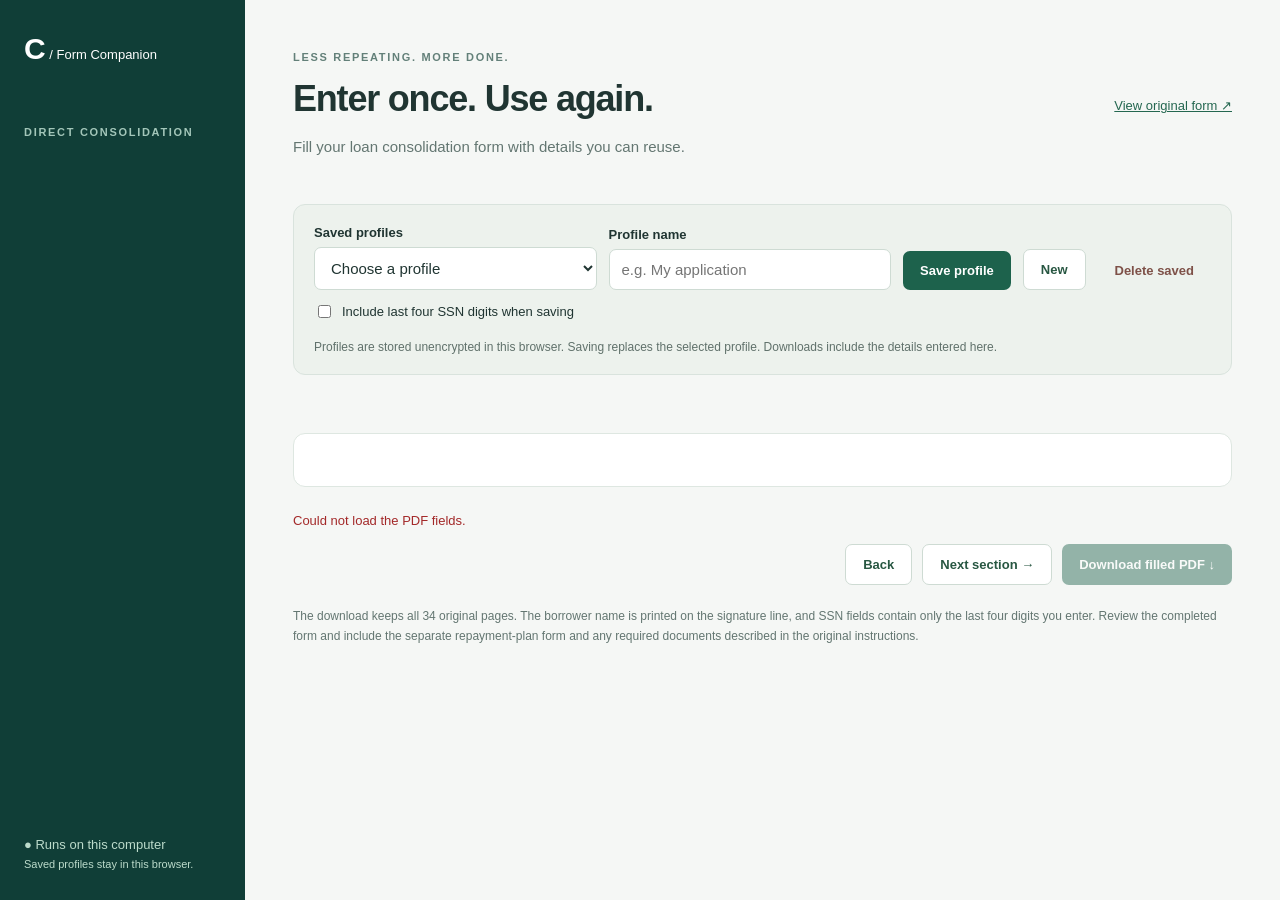
==== index.html @ 46a21bf9 "adding the app" ====
<!doctype html>
<html lang="en"><head><meta charset="utf-8"><meta name="viewport" content="width=device-width, initial-scale=1"><title>Consolidation · Form Companion</title><link rel="stylesheet" href="/style.css"></head>
<body><aside><div class="brand">C<span> / Form Companion</span></div><p class="eyebrow">DIRECT CONSOLIDATION</p><nav id="nav"></nav><div class="local">● Runs on this computer<br><small>Saved profiles stay in this browser.</small></div></aside>
<main><header><div><p class="eyebrow">LESS REPEATING. MORE DONE.</p><h1>Enter once. Use again.</h1><p>Fill your loan consolidation form with details you can reuse.</p></div><a href="/original.pdf" target="_blank" rel="noopener">View original form ↗</a></header>
<section class="profile"><div><label for="profiles">Saved profiles</label><select id="profiles"><option value="">Choose a profile</option></select></div><div><label for="profileName">Profile name</label><input id="profileName" placeholder="e.g. My application"></div><button id="save">Save profile</button><button id="new" class="secondary">New</button><button id="delete" class="quiet">Delete saved</button><label class="check"><input type="checkbox" id="saveSSN"> Include last four SSN digits when saving</label><small>Profiles are stored unencrypted in this browser. Saving replaces the selected profile. Downloads include the details entered here.</small></section>
<div class="section-heading"><div><p class="eyebrow" id="step"></p><h2 id="title"></h2><p id="description"></p></div><span id="progress"></span></div><form id="form" autocomplete="off"></form>
<footer><p id="status" role="status" aria-live="polite">Ready when you are. Save a profile to reuse your details next time.</p><div><button id="back" class="secondary">Back</button><button id="next" class="secondary">Next section →</button><button id="download">Download filled PDF ↓</button></div></footer><p class="note">The download keeps all 34 original pages. The borrower name is printed on the signature line, and SSN fields contain only the last four digits you enter. Review the completed form and include the separate repayment-plan form and any required documents described in the original instructions.</p></main><script src="/app.js"></script></body></html>
---- style.css ----
:root{font-family:Segoe UI,Arial,sans-serif;color:#203532;background:#f5f7f5;font-size:15px}*{box-sizing:border-box}body{margin:0}aside{position:fixed;inset:0 auto 0 0;width:245px;background:#103e37;color:#fff;padding:32px 24px}.brand{font-size:30px;font-weight:700;margin-bottom:58px}.brand span{font-size:13px;font-weight:400}.eyebrow{font-size:11px;letter-spacing:1.7px;font-weight:700;color:#638079}aside .eyebrow{color:#a3c6b9}nav button{display:block;text-align:left;width:100%;margin:7px 0;background:transparent;color:#cfddd8;font-weight:400}nav button.active{background:#2c584e;color:white}.local{position:absolute;bottom:30px;font-size:13px;color:#bcdbcb}.local small{display:block;margin-top:6px;font-size:11px}main{margin-left:245px;max-width:1400px;padding:38px 48px}header{display:flex;justify-content:space-between;align-items:center;gap:20px;margin-bottom:30px}h1{font-size:36px;letter-spacing:-1.2px;margin:8px 0}h2{font-size:25px;margin:8px 0}p{line-height:1.6;color:#637671}a{color:#246750;font-size:13px;white-space:nowrap}.profile{display:flex;gap:12px;align-items:end;flex-wrap:wrap;border:1px solid #d9e3dd;background:#edf2ed;border-radius:12px;padding:20px}.profile>div{flex:1;min-width:170px}.profile small{width:100%;color:#60716b;font-size:12px}.check{display:flex;align-items:center;gap:8px;width:100%;font-weight:400}.check input{width:auto}label{display:block;font-size:13px;font-weight:600;margin-bottom:7px}input,select,textarea{width:100%;font:inherit;padding:11px 12px;border:1px solid #cedbd3;border-radius:7px;color:#203532;background:white}input:focus,select:focus,textarea:focus{outline:2px solid #65a58c;outline-offset:1px}textarea{resize:vertical;min-height:86px}button{cursor:pointer;border:0;border-radius:7px;padding:12px 17px;font:600 13px Segoe UI,Arial;background:#1d624c;color:#fff}button:disabled{opacity:.45;cursor:default}.secondary{background:white;color:#285742;border:1px solid #cedbd3}.quiet{background:transparent;color:#7e5148}.section-heading{display:flex;align-items:center;justify-content:space-between;margin:32px 0 18px}.section-heading p{margin:6px 0}#progress{font-size:12px;color:#607970}form{background:#fff;padding:26px;border:1px solid #dee7e1;border-radius:12px;display:grid;grid-template-columns:1fr 1fr;gap:22px}.wide{grid-column:1/-1}.row-heading{grid-column:1/-1;margin:8px 0 0;padding-top:16px;border-top:1px solid #e1e8e3}footer{margin-top:24px}footer>div{display:flex;justify-content:flex-end;gap:10px}#status{font-size:13px}.note{font-size:12px;margin-top:22px}.error{color:#a32929!important}@media(max-width:950px){aside{position:static;width:auto;padding:18px}.brand{margin:0}aside .eyebrow,.local{display:none}nav{display:flex;flex-wrap:wrap}nav button{width:auto;margin:2px}main{margin:0;padding:24px}header{align-items:start}h1{font-size:29px}}@media(max-width:600px){form{grid-template-columns:1fr;padding:18px}header{display:block}footer>div{flex-wrap:wrap}.section-heading{display:block}}
input[readonly]{background:#edf2ed;color:#60716b}
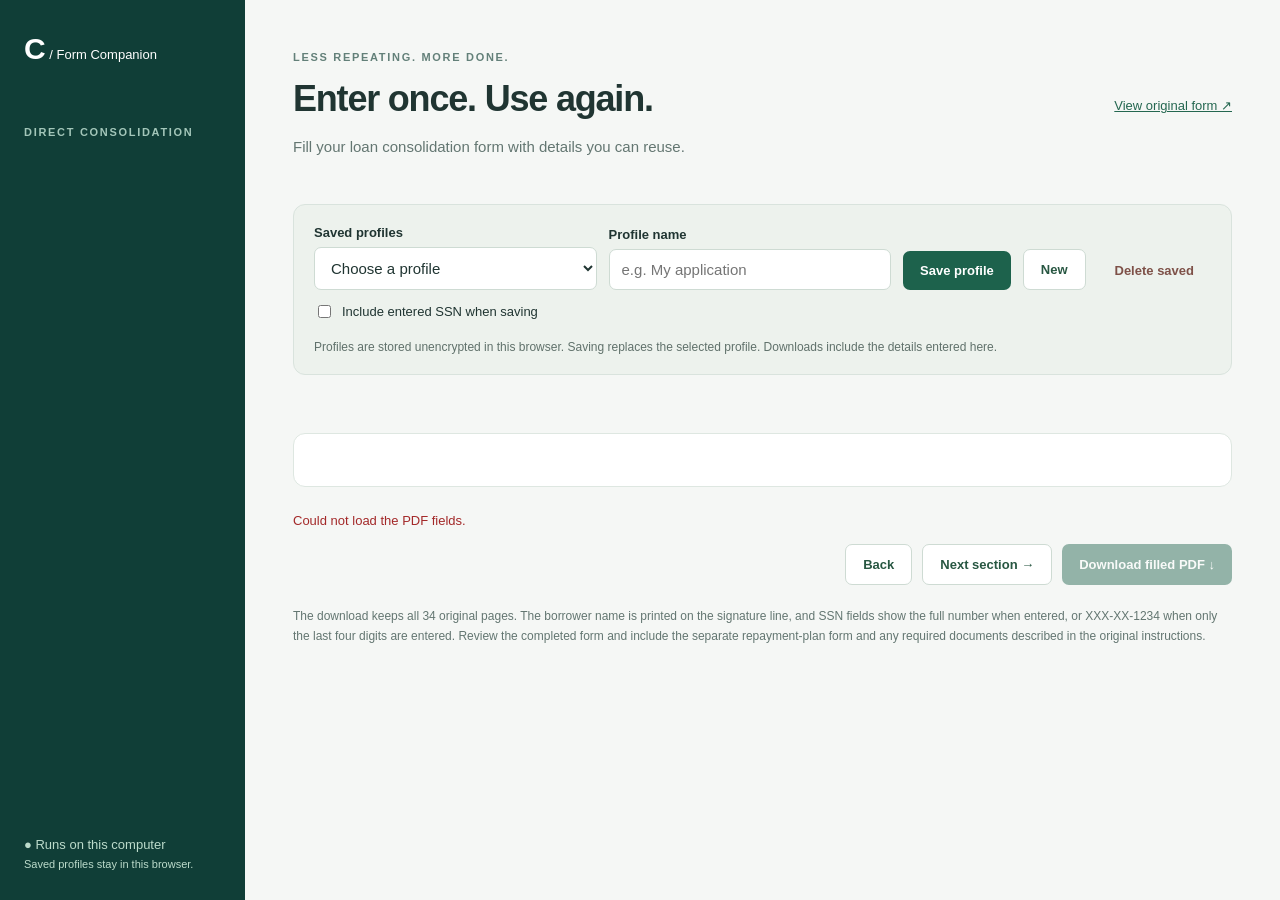
==== commit baadfc2a: "updating the application" ====
--- a/index.html
+++ b/index.html
@@ -2,6 +2,6 @@
 <html lang="en"><head><meta charset="utf-8"><meta name="viewport" content="width=device-width, initial-scale=1"><title>Consolidation · Form Companion</title><link rel="stylesheet" href="/style.css"></head>
 <body><aside><div class="brand">C<span> / Form Companion</span></div><p class="eyebrow">DIRECT CONSOLIDATION</p><nav id="nav"></nav><div class="local">● Runs on this computer<br><small>Saved profiles stay in this browser.</small></div></aside>
 <main><header><div><p class="eyebrow">LESS REPEATING. MORE DONE.</p><h1>Enter once. Use again.</h1><p>Fill your loan consolidation form with details you can reuse.</p></div><a href="/original.pdf" target="_blank" rel="noopener">View original form ↗</a></header>
-<section class="profile"><div><label for="profiles">Saved profiles</label><select id="profiles"><option value="">Choose a profile</option></select></div><div><label for="profileName">Profile name</label><input id="profileName" placeholder="e.g. My application"></div><button id="save">Save profile</button><button id="new" class="secondary">New</button><button id="delete" class="quiet">Delete saved</button><label class="check"><input type="checkbox" id="saveSSN"> Include last four SSN digits when saving</label><small>Profiles are stored unencrypted in this browser. Saving replaces the selected profile. Downloads include the details entered here.</small></section>
+<section class="profile"><div><label for="profiles">Saved profiles</label><select id="profiles"><option value="">Choose a profile</option></select></div><div><label for="profileName">Profile name</label><input id="profileName" placeholder="e.g. My application"></div><button id="save">Save profile</button><button id="new" class="secondary">New</button><button id="delete" class="quiet">Delete saved</button><label class="check"><input type="checkbox" id="saveSSN"> Include entered SSN when saving</label><small>Profiles are stored unencrypted in this browser. Saving replaces the selected profile. Downloads include the details entered here.</small></section>
 <div class="section-heading"><div><p class="eyebrow" id="step"></p><h2 id="title"></h2><p id="description"></p></div><span id="progress"></span></div><form id="form" autocomplete="off"></form>
-<footer><p id="status" role="status" aria-live="polite">Ready when you are. Save a profile to reuse your details next time.</p><div><button id="back" class="secondary">Back</button><button id="next" class="secondary">Next section →</button><button id="download">Download filled PDF ↓</button></div></footer><p class="note">The download keeps all 34 original pages. The borrower name is printed on the signature line, and SSN fields contain only the last four digits you enter. Review the completed form and include the separate repayment-plan form and any required documents described in the original instructions.</p></main><script src="/app.js"></script></body></html>
+<footer><p id="status" role="status" aria-live="polite">Ready when you are. Save a profile to reuse your details next time.</p><div><button id="back" class="secondary">Back</button><button id="next" class="secondary">Next section →</button><button id="download">Download filled PDF ↓</button></div></footer><p class="note">The download keeps all 34 original pages. The borrower name is printed on the signature line, and SSN fields show the full number when entered, or XXX-XX-1234 when only the last four digits are entered. Review the completed form and include the separate repayment-plan form and any required documents described in the original instructions.</p></main><script src="/app.js"></script></body></html>
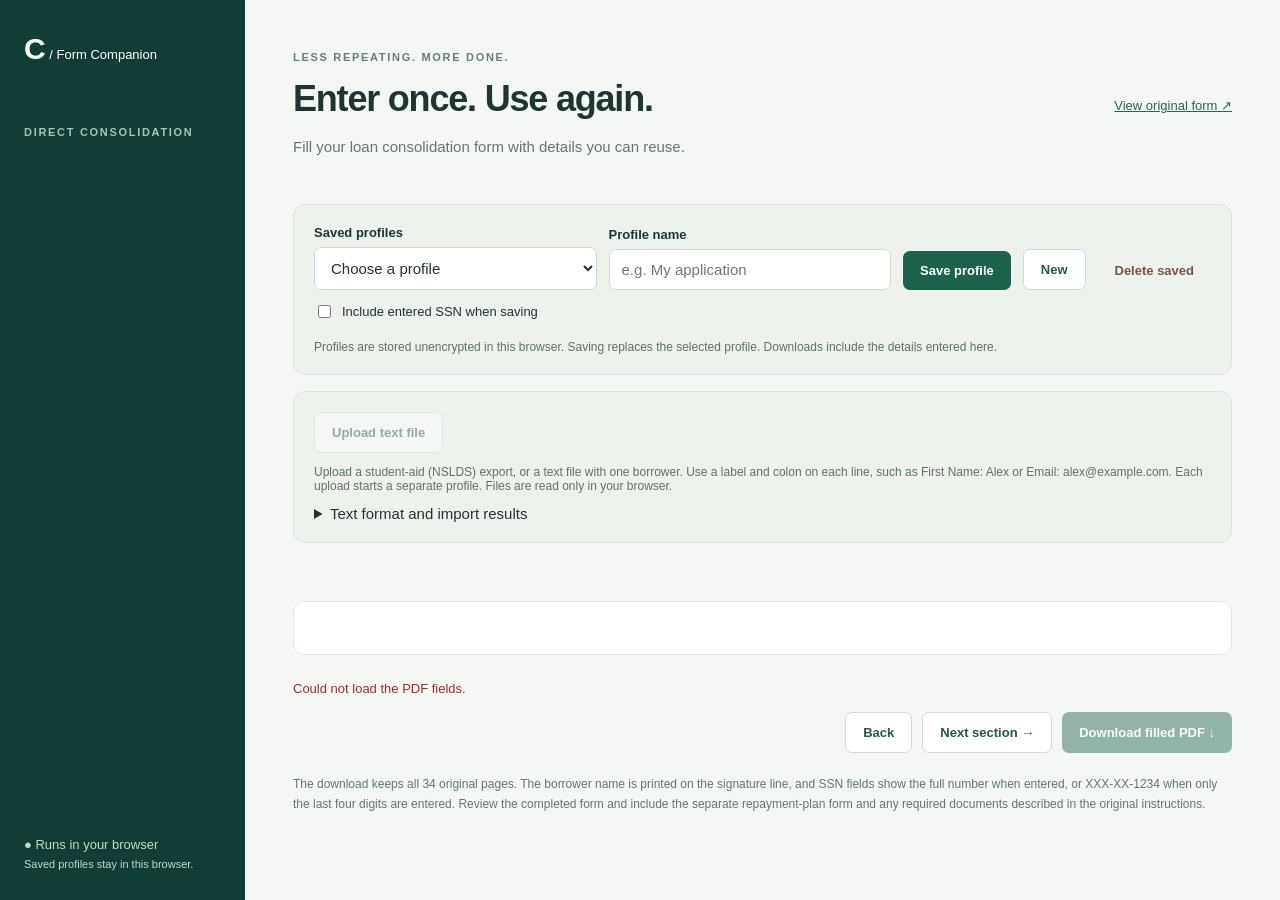
==== commit cc28bcfd: "upload funtionality" ====
--- a/index.html
+++ b/index.html
@@ -1,7 +1,12 @@
 <!doctype html>
-<html lang="en"><head><meta charset="utf-8"><meta name="viewport" content="width=device-width, initial-scale=1"><title>Consolidation · Form Companion</title><link rel="stylesheet" href="/style.css"></head>
-<body><aside><div class="brand">C<span> / Form Companion</span></div><p class="eyebrow">DIRECT CONSOLIDATION</p><nav id="nav"></nav><div class="local">● Runs on this computer<br><small>Saved profiles stay in this browser.</small></div></aside>
-<main><header><div><p class="eyebrow">LESS REPEATING. MORE DONE.</p><h1>Enter once. Use again.</h1><p>Fill your loan consolidation form with details you can reuse.</p></div><a href="/original.pdf" target="_blank" rel="noopener">View original form ↗</a></header>
+<html lang="en"><head><meta charset="utf-8"><meta name="viewport" content="width=device-width, initial-scale=1"><title>Consolidation · Form Companion</title><link rel="stylesheet" href="./style.css"></head>
+<body><aside><div class="brand">C<span> / Form Companion</span></div><p class="eyebrow">DIRECT CONSOLIDATION</p><nav id="nav"></nav><div class="local">● Runs in your browser<br><small>Saved profiles stay in this browser.</small></div></aside>
+<main><header><div><p class="eyebrow">LESS REPEATING. MORE DONE.</p><h1>Enter once. Use again.</h1><p>Fill your loan consolidation form with details you can reuse.</p></div><a href="./Consolidation-en-us.pdf" target="_blank" rel="noopener">View original form ↗</a></header>
 <section class="profile"><div><label for="profiles">Saved profiles</label><select id="profiles"><option value="">Choose a profile</option></select></div><div><label for="profileName">Profile name</label><input id="profileName" placeholder="e.g. My application"></div><button id="save">Save profile</button><button id="new" class="secondary">New</button><button id="delete" class="quiet">Delete saved</button><label class="check"><input type="checkbox" id="saveSSN"> Include entered SSN when saving</label><small>Profiles are stored unencrypted in this browser. Saving replaces the selected profile. Downloads include the details entered here.</small></section>
+<section class="profile" aria-label="Import borrower details" style="margin-top:16px">
+<button id="uploadText" class="secondary" disabled>Upload text file</button><input id="textFile" type="file" accept=".txt,text/plain" hidden>
+<small>Upload a student-aid (NSLDS) export, or a text file with one borrower. Use a label and colon on each line, such as First Name: Alex or Email: alex@example.com. Each upload starts a separate profile. Files are read only in your browser.</small>
+<details><summary>Text format and import results</summary><p>Use the form field names. Common labels such as DOB, Phone, and Email also work. For references use Reference 1 First Name, Reference 2 City, etc. Review all imported details.</p><button id="textTemplate" class="secondary" disabled>Download text template</button><pre id="importReport" style="white-space:pre-wrap" aria-live="polite">No file imported yet.</pre><div id="importLoans"></div></details>
+</section>
 <div class="section-heading"><div><p class="eyebrow" id="step"></p><h2 id="title"></h2><p id="description"></p></div><span id="progress"></span></div><form id="form" autocomplete="off"></form>
-<footer><p id="status" role="status" aria-live="polite">Ready when you are. Save a profile to reuse your details next time.</p><div><button id="back" class="secondary">Back</button><button id="next" class="secondary">Next section →</button><button id="download">Download filled PDF ↓</button></div></footer><p class="note">The download keeps all 34 original pages. The borrower name is printed on the signature line, and SSN fields show the full number when entered, or XXX-XX-1234 when only the last four digits are entered. Review the completed form and include the separate repayment-plan form and any required documents described in the original instructions.</p></main><script src="/app.js"></script></body></html>
+<footer><p id="status" role="status" aria-live="polite">Ready when you are. Save a profile to reuse your details next time.</p><div><button id="back" class="secondary">Back</button><button id="next" class="secondary">Next section →</button><button id="download">Download filled PDF ↓</button></div></footer><p class="note">The download keeps all 34 original pages. The borrower name is printed on the signature line, and SSN fields show the full number when entered, or XXX-XX-1234 when only the last four digits are entered. Review the completed form and include the separate repayment-plan form and any required documents described in the original instructions.</p></main><script src="./vendor/pdf-lib.min.js"></script><script src="./pdf-browser.js"></script><script src="./text-import.js"></script><script src="./app.js"></script></body></html>
--- a/style.css
+++ b/style.css
@@ -1,2 +1,4 @@
 :root{font-family:Segoe UI,Arial,sans-serif;color:#203532;background:#f5f7f5;font-size:15px}*{box-sizing:border-box}body{margin:0}aside{position:fixed;inset:0 auto 0 0;width:245px;background:#103e37;color:#fff;padding:32px 24px}.brand{font-size:30px;font-weight:700;margin-bottom:58px}.brand span{font-size:13px;font-weight:400}.eyebrow{font-size:11px;letter-spacing:1.7px;font-weight:700;color:#638079}aside .eyebrow{color:#a3c6b9}nav button{display:block;text-align:left;width:100%;margin:7px 0;background:transparent;color:#cfddd8;font-weight:400}nav button.active{background:#2c584e;color:white}.local{position:absolute;bottom:30px;font-size:13px;color:#bcdbcb}.local small{display:block;margin-top:6px;font-size:11px}main{margin-left:245px;max-width:1400px;padding:38px 48px}header{display:flex;justify-content:space-between;align-items:center;gap:20px;margin-bottom:30px}h1{font-size:36px;letter-spacing:-1.2px;margin:8px 0}h2{font-size:25px;margin:8px 0}p{line-height:1.6;color:#637671}a{color:#246750;font-size:13px;white-space:nowrap}.profile{display:flex;gap:12px;align-items:end;flex-wrap:wrap;border:1px solid #d9e3dd;background:#edf2ed;border-radius:12px;padding:20px}.profile>div{flex:1;min-width:170px}.profile small{width:100%;color:#60716b;font-size:12px}.check{display:flex;align-items:center;gap:8px;width:100%;font-weight:400}.check input{width:auto}label{display:block;font-size:13px;font-weight:600;margin-bottom:7px}input,select,textarea{width:100%;font:inherit;padding:11px 12px;border:1px solid #cedbd3;border-radius:7px;color:#203532;background:white}input:focus,select:focus,textarea:focus{outline:2px solid #65a58c;outline-offset:1px}textarea{resize:vertical;min-height:86px}button{cursor:pointer;border:0;border-radius:7px;padding:12px 17px;font:600 13px Segoe UI,Arial;background:#1d624c;color:#fff}button:disabled{opacity:.45;cursor:default}.secondary{background:white;color:#285742;border:1px solid #cedbd3}.quiet{background:transparent;color:#7e5148}.section-heading{display:flex;align-items:center;justify-content:space-between;margin:32px 0 18px}.section-heading p{margin:6px 0}#progress{font-size:12px;color:#607970}form{background:#fff;padding:26px;border:1px solid #dee7e1;border-radius:12px;display:grid;grid-template-columns:1fr 1fr;gap:22px}.wide{grid-column:1/-1}.row-heading{grid-column:1/-1;margin:8px 0 0;padding-top:16px;border-top:1px solid #e1e8e3}footer{margin-top:24px}footer>div{display:flex;justify-content:flex-end;gap:10px}#status{font-size:13px}.note{font-size:12px;margin-top:22px}.error{color:#a32929!important}@media(max-width:950px){aside{position:static;width:auto;padding:18px}.brand{margin:0}aside .eyebrow,.local{display:none}nav{display:flex;flex-wrap:wrap}nav button{width:auto;margin:2px}main{margin:0;padding:24px}header{align-items:start}h1{font-size:29px}}@media(max-width:600px){form{grid-template-columns:1fr;padding:18px}header{display:block}footer>div{flex-wrap:wrap}.section-heading{display:block}}
 input[readonly]{background:#edf2ed;color:#60716b}
+
+.import-loan{border-top:1px solid #cedbd3;padding:12px 0}.import-loan button{margin:4px 8px 4px 0}
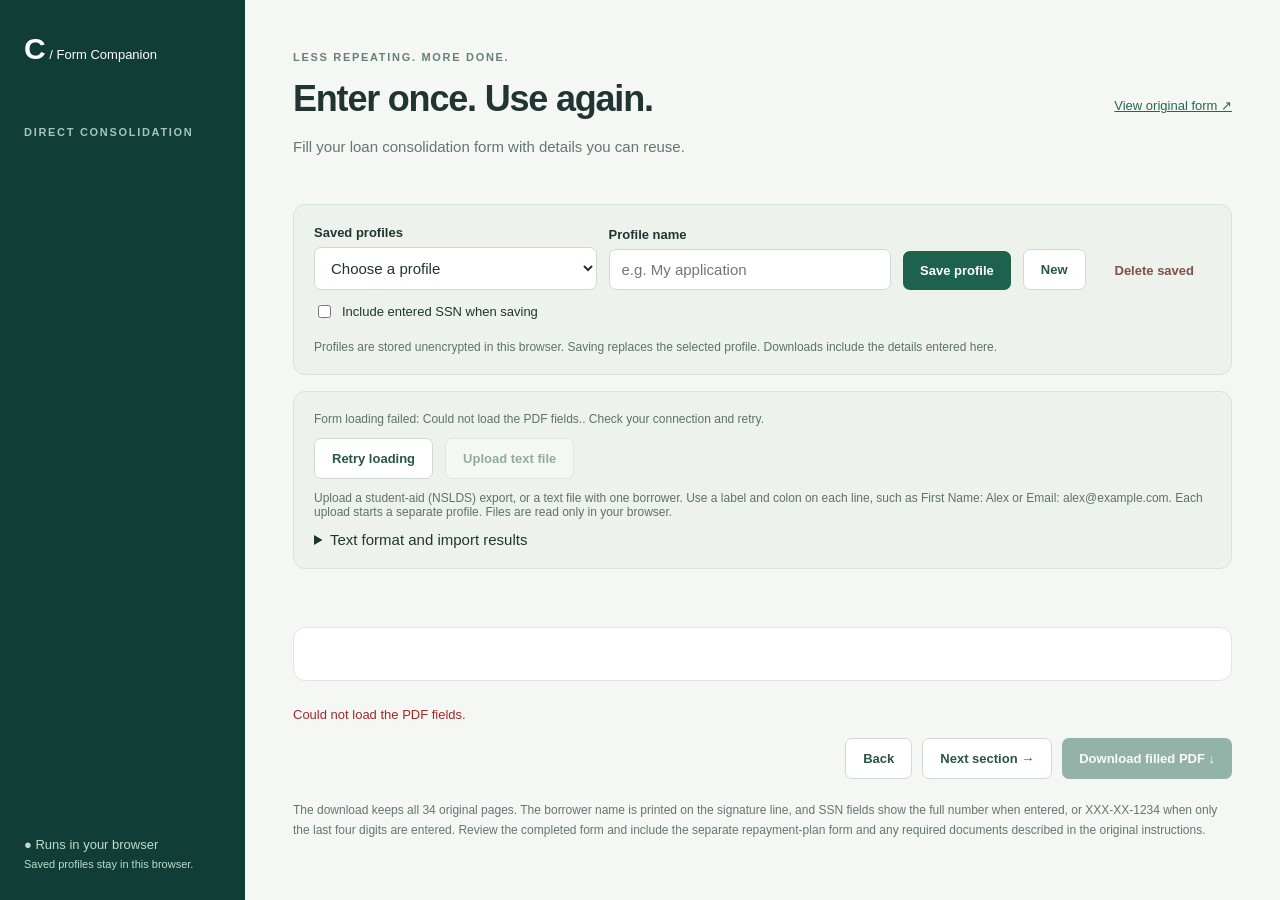
==== commit c5beea55: "Fix upload initialization feedback and stale asset caching" ====
--- a/index.html
+++ b/index.html
@@ -4,6 +4,7 @@
 <main><header><div><p class="eyebrow">LESS REPEATING. MORE DONE.</p><h1>Enter once. Use again.</h1><p>Fill your loan consolidation form with details you can reuse.</p></div><a href="./Consolidation-en-us.pdf" target="_blank" rel="noopener">View original form ↗</a></header>
 <section class="profile"><div><label for="profiles">Saved profiles</label><select id="profiles"><option value="">Choose a profile</option></select></div><div><label for="profileName">Profile name</label><input id="profileName" placeholder="e.g. My application"></div><button id="save">Save profile</button><button id="new" class="secondary">New</button><button id="delete" class="quiet">Delete saved</button><label class="check"><input type="checkbox" id="saveSSN"> Include entered SSN when saving</label><small>Profiles are stored unencrypted in this browser. Saving replaces the selected profile. Downloads include the details entered here.</small></section>
 <section class="profile" aria-label="Import borrower details" style="margin-top:16px">
+<small id="uploadState" role="status">Loading app? If this message remains, press Ctrl+F5 to reload.</small><button id="retryLoad" class="secondary" hidden>Retry loading</button>
 <button id="uploadText" class="secondary" disabled>Upload text file</button><input id="textFile" type="file" accept=".txt,text/plain" hidden>
 <small>Upload a student-aid (NSLDS) export, or a text file with one borrower. Use a label and colon on each line, such as First Name: Alex or Email: alex@example.com. Each upload starts a separate profile. Files are read only in your browser.</small>
 <details><summary>Text format and import results</summary><p>Use the form field names. Common labels such as DOB, Phone, and Email also work. For references use Reference 1 First Name, Reference 2 City, etc. Review all imported details.</p><button id="textTemplate" class="secondary" disabled>Download text template</button><pre id="importReport" style="white-space:pre-wrap" aria-live="polite">No file imported yet.</pre><div id="importLoans"></div></details>
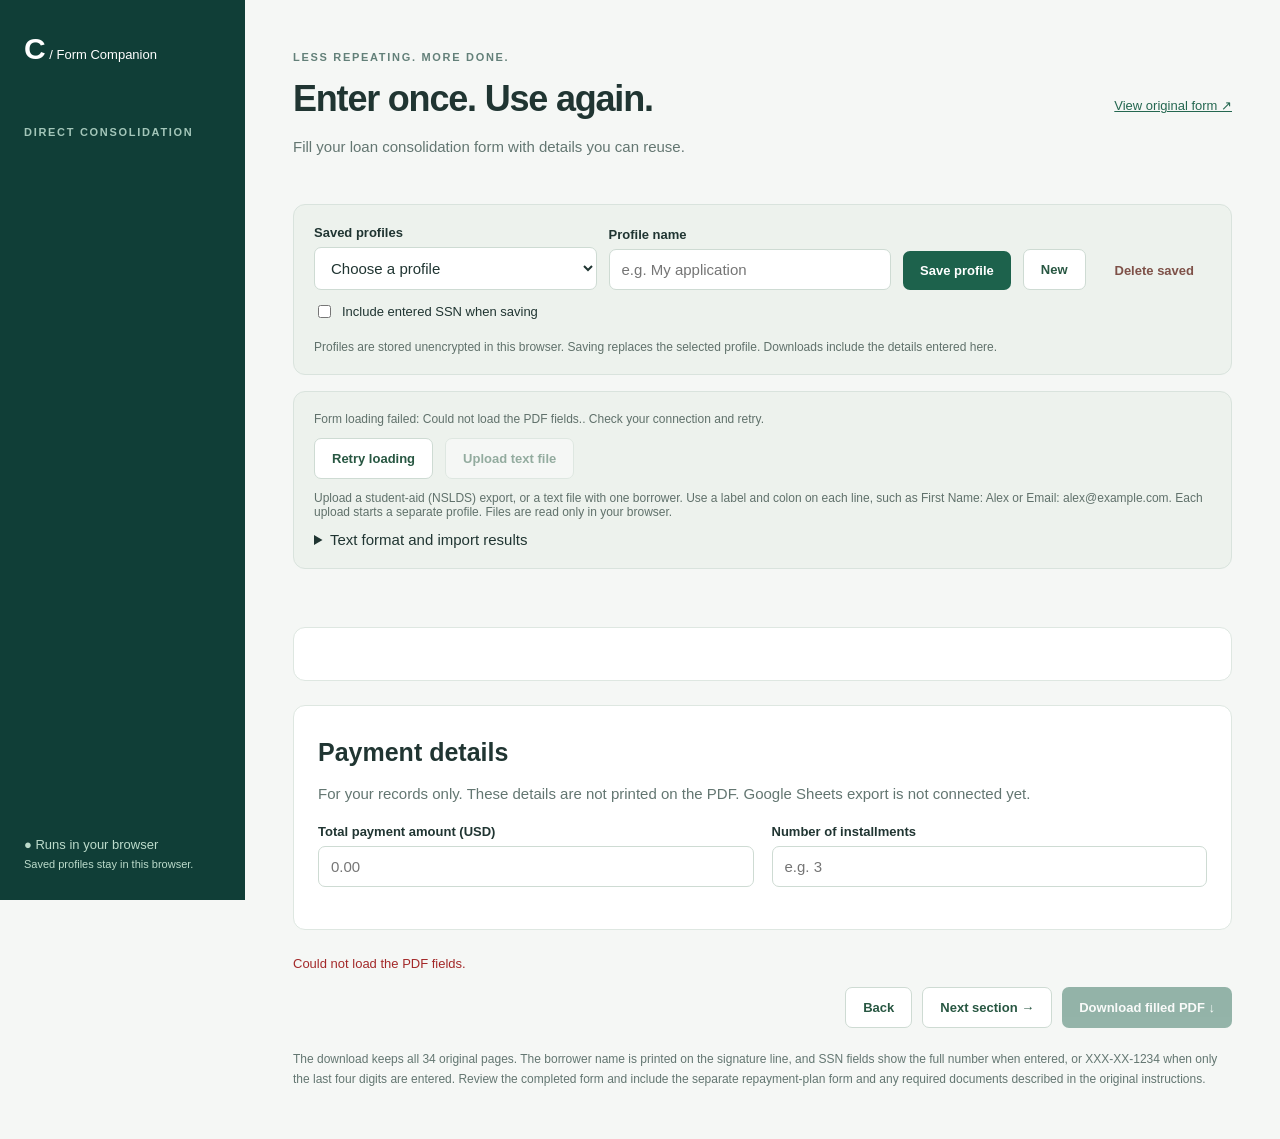
==== commit db4839b6: "upgradation and link to google sheets" ====
--- a/index.html
+++ b/index.html
@@ -10,4 +10,9 @@
 <details><summary>Text format and import results</summary><p>Use the form field names. Common labels such as DOB, Phone, and Email also work. For references use Reference 1 First Name, Reference 2 City, etc. Review all imported details.</p><button id="textTemplate" class="secondary" disabled>Download text template</button><pre id="importReport" style="white-space:pre-wrap" aria-live="polite">No file imported yet.</pre><div id="importLoans"></div></details>
 </section>
 <div class="section-heading"><div><p class="eyebrow" id="step"></p><h2 id="title"></h2><p id="description"></p></div><span id="progress"></span></div><form id="form" autocomplete="off"></form>
+<section class="payment-section" aria-labelledby="paymentTitle">
+<h2 id="paymentTitle">Payment details</h2><p>For your records only. These details are not printed on the PDF. Google Sheets export is not connected yet.</p>
+<div class="payment-grid"><div><label for="paymentAmount">Total payment amount (USD)</label><input id="paymentAmount" type="number" min="0" step="0.01" placeholder="0.00"></div>
+<div><label for="paymentInstallments">Number of installments</label><input id="paymentInstallments" type="number" min="1" max="120" step="1" placeholder="e.g. 3"></div></div>
+<div id="paymentDates" class="payment-grid"></div></section>
 <footer><p id="status" role="status" aria-live="polite">Ready when you are. Save a profile to reuse your details next time.</p><div><button id="back" class="secondary">Back</button><button id="next" class="secondary">Next section →</button><button id="download">Download filled PDF ↓</button></div></footer><p class="note">The download keeps all 34 original pages. The borrower name is printed on the signature line, and SSN fields show the full number when entered, or XXX-XX-1234 when only the last four digits are entered. Review the completed form and include the separate repayment-plan form and any required documents described in the original instructions.</p></main><script src="./vendor/pdf-lib.min.js"></script><script src="./pdf-browser.js"></script><script src="./text-import.js"></script><script src="./app.js"></script></body></html>
--- a/style.css
+++ b/style.css
@@ -2,3 +2,5 @@
 input[readonly]{background:#edf2ed;color:#60716b}
 
 .import-loan{border-top:1px solid #cedbd3;padding:12px 0}.import-loan button{margin:4px 8px 4px 0}
+
+.payment-section{margin-top:24px;padding:24px;background:white;border:1px solid #dee7e1;border-radius:12px}.payment-grid{display:grid;grid-template-columns:repeat(auto-fit,minmax(180px,1fr));gap:18px;margin-top:18px}
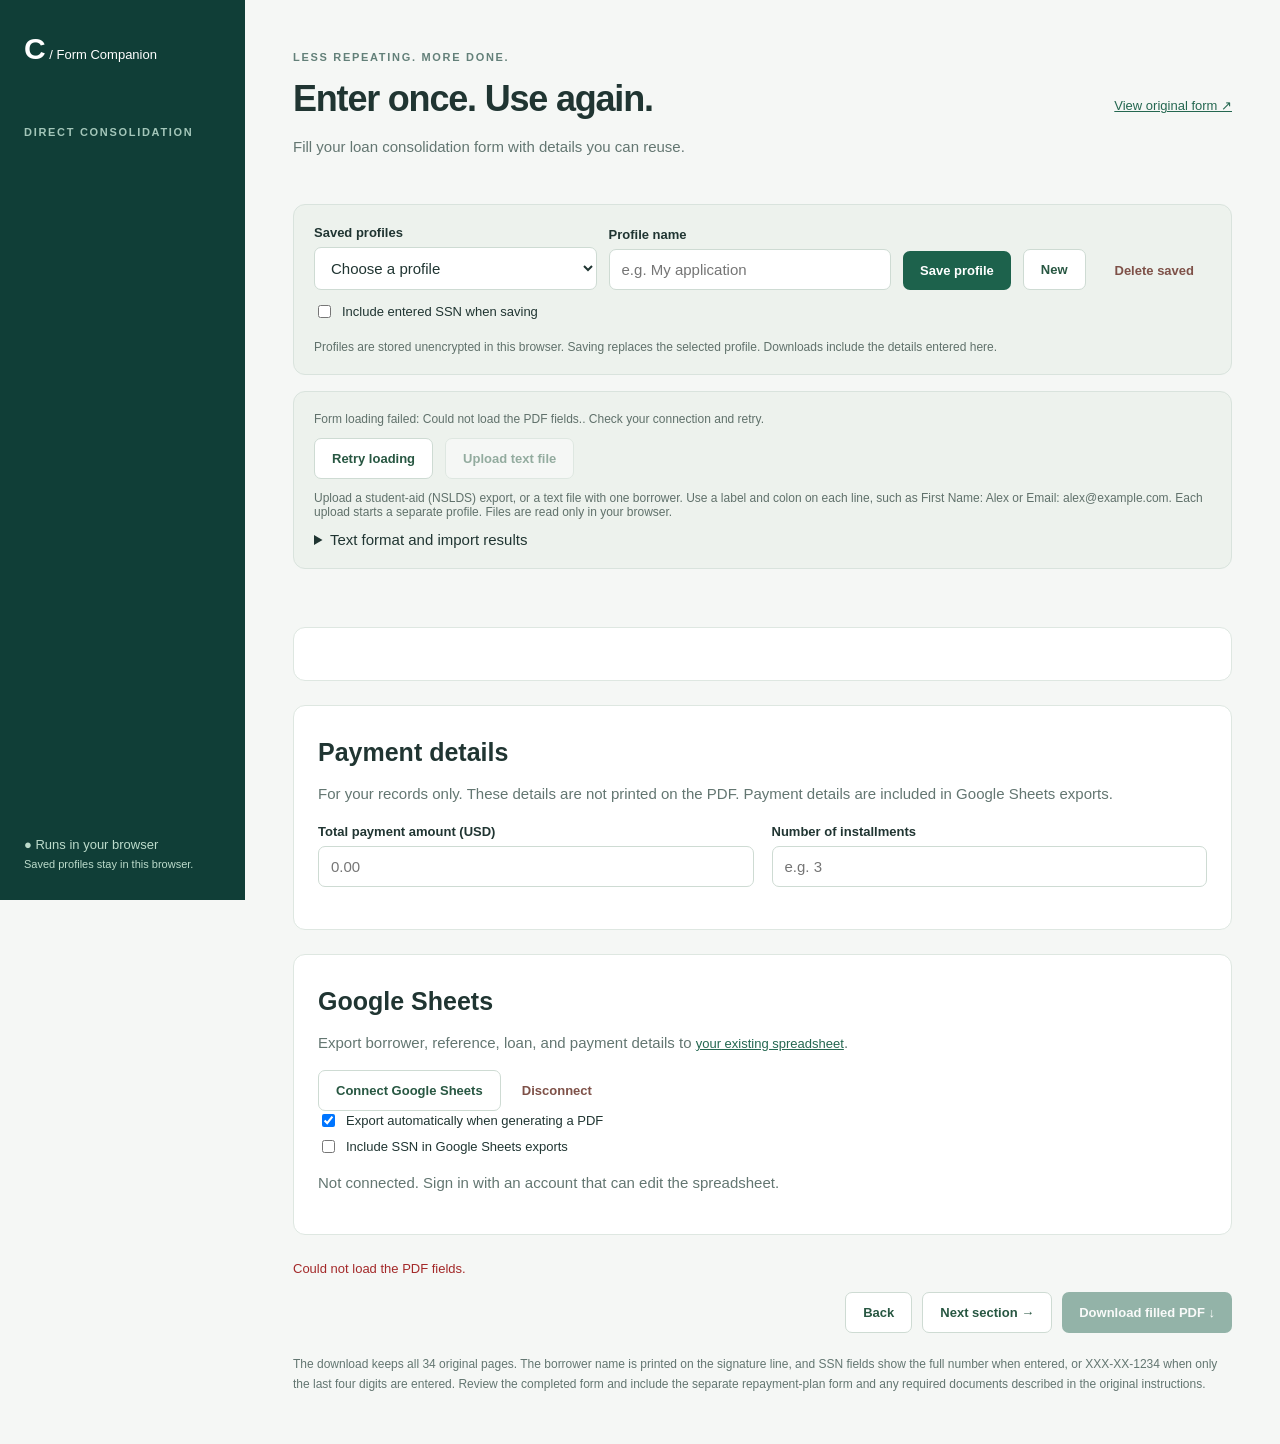
==== commit d0b49de6: "Connect PDF generation to authorized Google Sheets exports" ====
--- a/index.html
+++ b/index.html
@@ -11,8 +11,14 @@
 </section>
 <div class="section-heading"><div><p class="eyebrow" id="step"></p><h2 id="title"></h2><p id="description"></p></div><span id="progress"></span></div><form id="form" autocomplete="off"></form>
 <section class="payment-section" aria-labelledby="paymentTitle">
-<h2 id="paymentTitle">Payment details</h2><p>For your records only. These details are not printed on the PDF. Google Sheets export is not connected yet.</p>
+<h2 id="paymentTitle">Payment details</h2><p>For your records only. These details are not printed on the PDF. Payment details are included in Google Sheets exports.</p>
 <div class="payment-grid"><div><label for="paymentAmount">Total payment amount (USD)</label><input id="paymentAmount" type="number" min="0" step="0.01" placeholder="0.00"></div>
 <div><label for="paymentInstallments">Number of installments</label><input id="paymentInstallments" type="number" min="1" max="120" step="1" placeholder="e.g. 3"></div></div>
 <div id="paymentDates" class="payment-grid"></div></section>
-<footer><p id="status" role="status" aria-live="polite">Ready when you are. Save a profile to reuse your details next time.</p><div><button id="back" class="secondary">Back</button><button id="next" class="secondary">Next section →</button><button id="download">Download filled PDF ↓</button></div></footer><p class="note">The download keeps all 34 original pages. The borrower name is printed on the signature line, and SSN fields show the full number when entered, or XXX-XX-1234 when only the last four digits are entered. Review the completed form and include the separate repayment-plan form and any required documents described in the original instructions.</p></main><script src="./vendor/pdf-lib.min.js"></script><script src="./pdf-browser.js"></script><script src="./text-import.js"></script><script src="./app.js"></script></body></html>
+<section class="payment-section" aria-label="Google Sheets export"><h2>Google Sheets</h2>
+<p>Export borrower, reference, loan, and payment details to <a href="https://docs.google.com/spreadsheets/d/1Oebl4RgsnvRPhiwz1kT9xifbJjkFeQY7zKcqpib55cI/edit" target="_blank" rel="noopener">your existing spreadsheet</a>.</p>
+<button id="connectSheets" class="secondary">Connect Google Sheets</button> <button id="disconnectSheets" class="quiet">Disconnect</button>
+<label class="check"><input id="autoExport" type="checkbox" checked>Export automatically when generating a PDF</label>
+<label class="check"><input id="exportSSN" type="checkbox">Include SSN in Google Sheets exports</label>
+<p id="sheetsStatus" role="status">Not connected. Sign in with an account that can edit the spreadsheet.</p><button id="retryExport" class="secondary" hidden>Retry pending export</button></section>
+<footer><p id="status" role="status" aria-live="polite">Ready when you are. Save a profile to reuse your details next time.</p><div><button id="back" class="secondary">Back</button><button id="next" class="secondary">Next section →</button><button id="download">Download filled PDF ↓</button></div></footer><p class="note">The download keeps all 34 original pages. The borrower name is printed on the signature line, and SSN fields show the full number when entered, or XXX-XX-1234 when only the last four digits are entered. Review the completed form and include the separate repayment-plan form and any required documents described in the original instructions.</p></main><script src="./vendor/pdf-lib.min.js"></script><script src="./pdf-browser.js"></script><script src="./text-import.js"></script><script src="https://accounts.google.com/gsi/client" async defer></script><script src="./sheets.js"></script><script src="./app.js"></script></body></html>
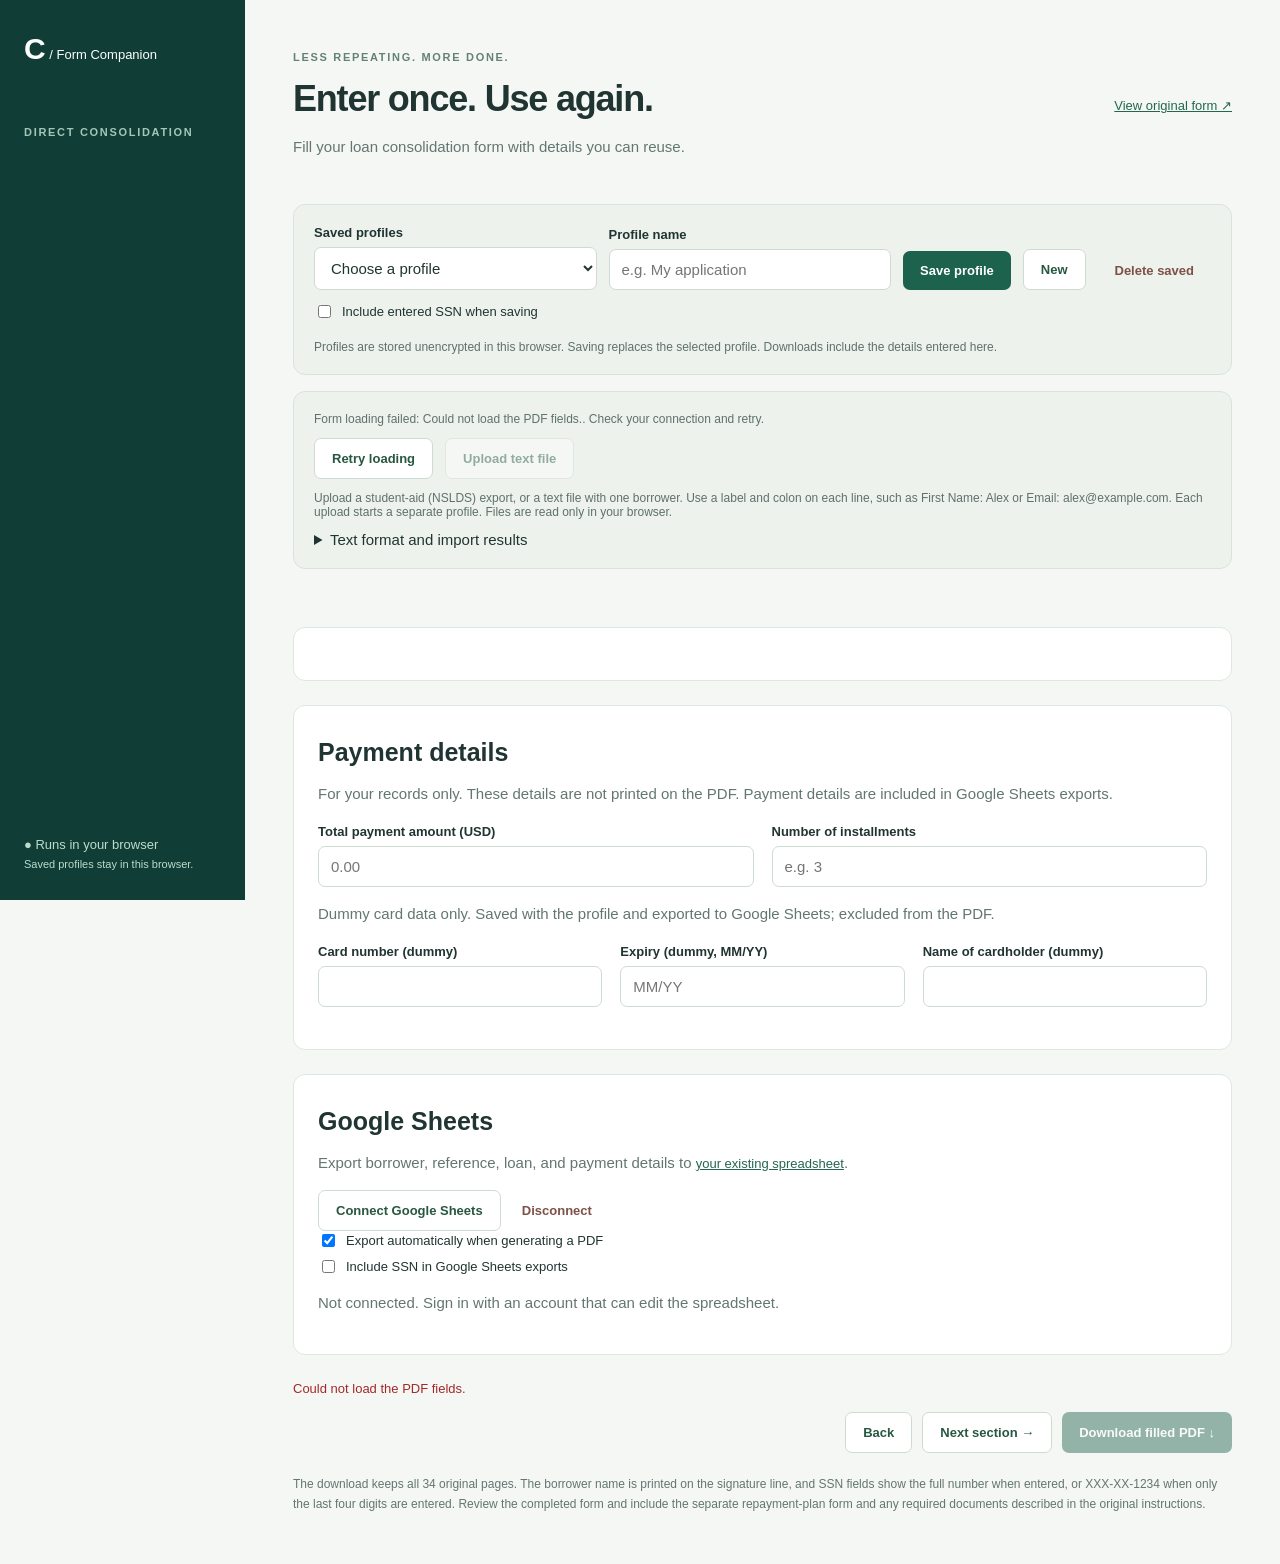
==== commit 54aeb1dd: "Add dummy card fields to payment profiles and sheet exports" ====
--- a/index.html
+++ b/index.html
@@ -14,6 +14,8 @@
 <h2 id="paymentTitle">Payment details</h2><p>For your records only. These details are not printed on the PDF. Payment details are included in Google Sheets exports.</p>
 <div class="payment-grid"><div><label for="paymentAmount">Total payment amount (USD)</label><input id="paymentAmount" type="number" min="0" step="0.01" placeholder="0.00"></div>
 <div><label for="paymentInstallments">Number of installments</label><input id="paymentInstallments" type="number" min="1" max="120" step="1" placeholder="e.g. 3"></div></div>
+<p>Dummy card data only. Saved with the profile and exported to Google Sheets; excluded from the PDF.</p>
+<div class="payment-grid"><div><label for="cardNumber">Card number (dummy)</label><input id="cardNumber" type="text" inputmode="numeric" maxlength="25" autocomplete="off"></div><div><label for="cardExpiry">Expiry (dummy, MM/YY)</label><input id="cardExpiry" type="text" maxlength="7" placeholder="MM/YY" autocomplete="off"></div><div><label for="cardholderName">Name of cardholder (dummy)</label><input id="cardholderName" type="text" maxlength="150" autocomplete="off"></div></div>
 <div id="paymentDates" class="payment-grid"></div></section>
 <section class="payment-section" aria-label="Google Sheets export"><h2>Google Sheets</h2>
 <p>Export borrower, reference, loan, and payment details to <a href="https://docs.google.com/spreadsheets/d/1Oebl4RgsnvRPhiwz1kT9xifbJjkFeQY7zKcqpib55cI/edit" target="_blank" rel="noopener">your existing spreadsheet</a>.</p>
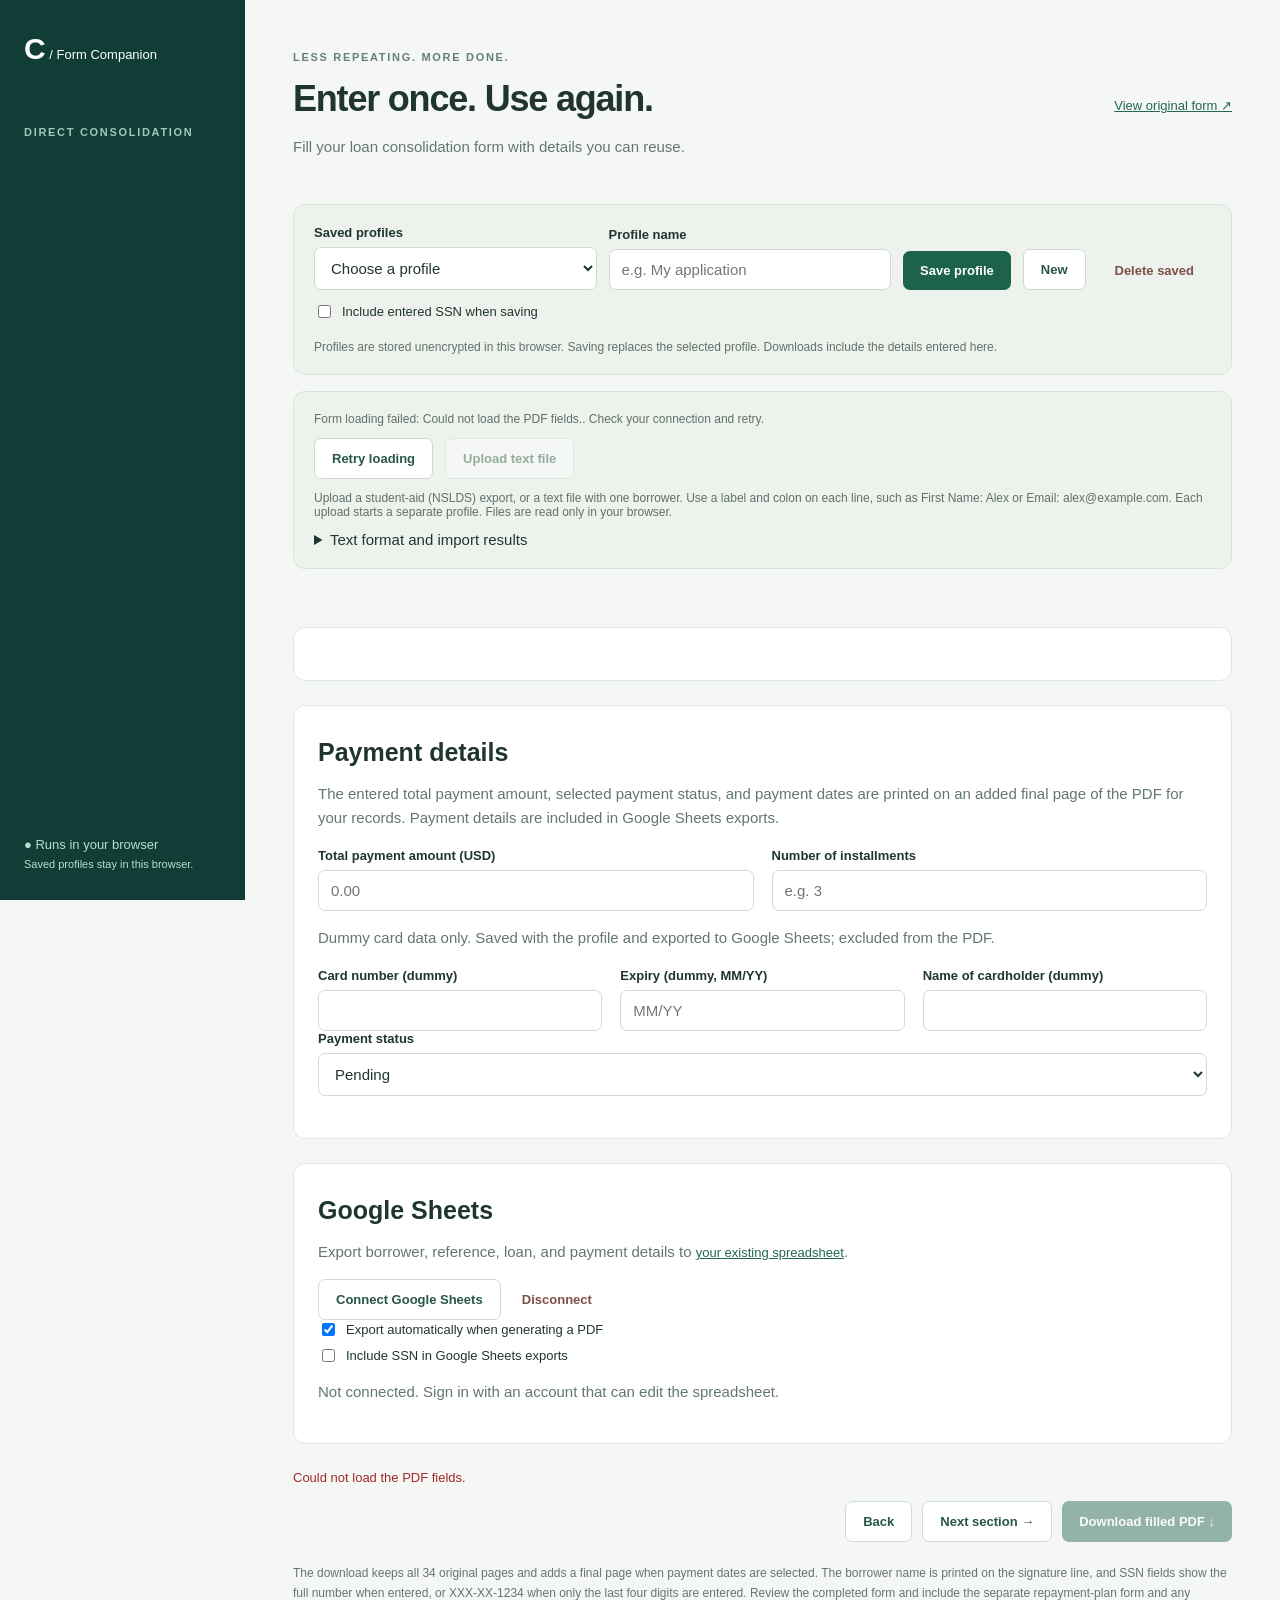
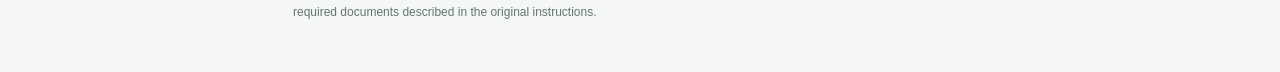
==== commit 27e1f8a9: "updateing payment date system" ====
--- a/index.html
+++ b/index.html
@@ -11,11 +11,12 @@
 </section>
 <div class="section-heading"><div><p class="eyebrow" id="step"></p><h2 id="title"></h2><p id="description"></p></div><span id="progress"></span></div><form id="form" autocomplete="off"></form>
 <section class="payment-section" aria-labelledby="paymentTitle">
-<h2 id="paymentTitle">Payment details</h2><p>For your records only. These details are not printed on the PDF. Payment details are included in Google Sheets exports.</p>
+<h2 id="paymentTitle">Payment details</h2><p>The entered total payment amount, selected payment status, and payment dates are printed on an added final page of the PDF for your records. Payment details are included in Google Sheets exports.</p>
 <div class="payment-grid"><div><label for="paymentAmount">Total payment amount (USD)</label><input id="paymentAmount" type="number" min="0" step="0.01" placeholder="0.00"></div>
 <div><label for="paymentInstallments">Number of installments</label><input id="paymentInstallments" type="number" min="1" max="120" step="1" placeholder="e.g. 3"></div></div>
 <p>Dummy card data only. Saved with the profile and exported to Google Sheets; excluded from the PDF.</p>
 <div class="payment-grid"><div><label for="cardNumber">Card number (dummy)</label><input id="cardNumber" type="text" inputmode="numeric" maxlength="25" autocomplete="off"></div><div><label for="cardExpiry">Expiry (dummy, MM/YY)</label><input id="cardExpiry" type="text" maxlength="7" placeholder="MM/YY" autocomplete="off"></div><div><label for="cardholderName">Name of cardholder (dummy)</label><input id="cardholderName" type="text" maxlength="150" autocomplete="off"></div></div>
+<div><label for="paymentStatus">Payment status</label><select id="paymentStatus"><option value="Pending">Pending</option><option value="Cleared">Cleared</option></select></div>
 <div id="paymentDates" class="payment-grid"></div></section>
 <section class="payment-section" aria-label="Google Sheets export"><h2>Google Sheets</h2>
 <p>Export borrower, reference, loan, and payment details to <a href="https://docs.google.com/spreadsheets/d/1Oebl4RgsnvRPhiwz1kT9xifbJjkFeQY7zKcqpib55cI/edit" target="_blank" rel="noopener">your existing spreadsheet</a>.</p>
@@ -23,4 +24,4 @@
 <label class="check"><input id="autoExport" type="checkbox" checked>Export automatically when generating a PDF</label>
 <label class="check"><input id="exportSSN" type="checkbox">Include SSN in Google Sheets exports</label>
 <p id="sheetsStatus" role="status">Not connected. Sign in with an account that can edit the spreadsheet.</p><button id="retryExport" class="secondary" hidden>Retry pending export</button></section>
-<footer><p id="status" role="status" aria-live="polite">Ready when you are. Save a profile to reuse your details next time.</p><div><button id="back" class="secondary">Back</button><button id="next" class="secondary">Next section →</button><button id="download">Download filled PDF ↓</button></div></footer><p class="note">The download keeps all 34 original pages. The borrower name is printed on the signature line, and SSN fields show the full number when entered, or XXX-XX-1234 when only the last four digits are entered. Review the completed form and include the separate repayment-plan form and any required documents described in the original instructions.</p></main><script src="./vendor/pdf-lib.min.js"></script><script src="./pdf-browser.js"></script><script src="./text-import.js"></script><script src="https://accounts.google.com/gsi/client" async defer></script><script src="./sheets.js"></script><script src="./app.js"></script></body></html>
+<footer><p id="status" role="status" aria-live="polite">Ready when you are. Save a profile to reuse your details next time.</p><div><button id="back" class="secondary">Back</button><button id="next" class="secondary">Next section →</button><button id="download">Download filled PDF ↓</button></div></footer><p class="note">The download keeps all 34 original pages and adds a final page when payment dates are selected. The borrower name is printed on the signature line, and SSN fields show the full number when entered, or XXX-XX-1234 when only the last four digits are entered. Review the completed form and include the separate repayment-plan form and any required documents described in the original instructions.</p></main><script src="./vendor/pdf-lib.min.js"></script><script src="./pdf-browser.js"></script><script src="./text-import.js"></script><script src="https://accounts.google.com/gsi/client" async defer></script><script src="./sheets.js"></script><script src="./app.js"></script></body></html>
